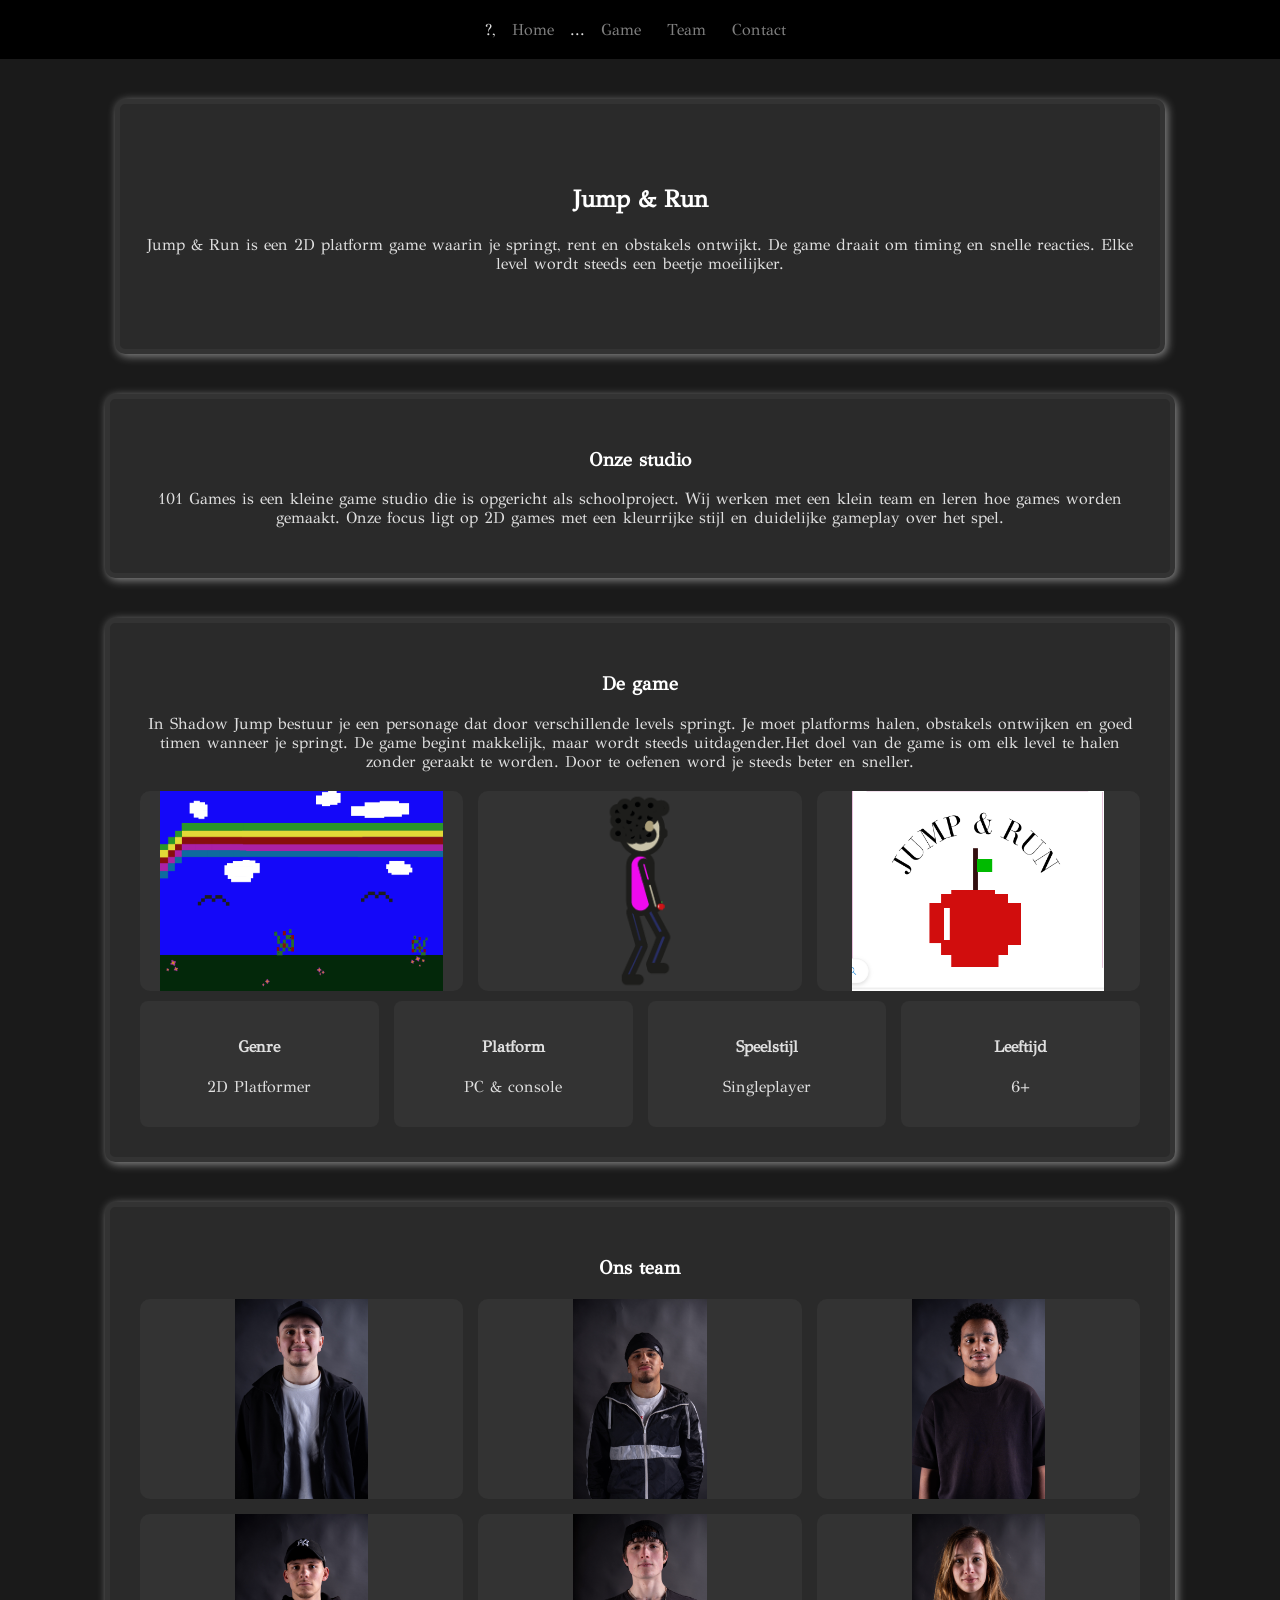
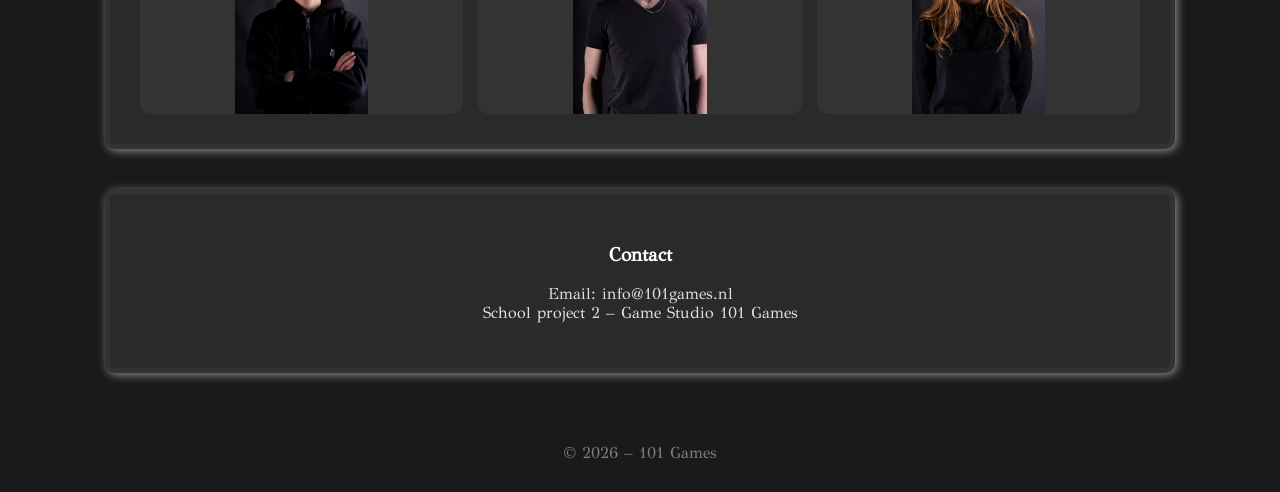
==== Index/index.html @ d09528c2 "website" ====
<!DOCTYPE html>
<html lang="nl">

<head>
    <meta charset="UTF-8">
    <title>101 Games</title>
    <meta name="viewport" content="width=device-width, initial-scale=1.0">

    <link rel="stylesheet" href="style.css">
    <link rel="preconnect" href="https://fonts.googleapis.com">
    <link rel="preconnect" href="https://fonts.gstatic.com" crossorigin>
    <link
        href="https://fonts.googleapis.com/css2?family=GFS+Didot&family=Instrument+Sans:ital,wght@0,400..700;1,400..700&display=swap"
        rel="stylesheet">
</head>

<body>

    <!-- Header -->
    <header>
        <!-- <h1>101 GAMES</h1>/ -->
        <nav>
          ?,  <a href="#studio">Home</a>
           ... <a href="#game">Game</a>
            <a href="#team">Team</a>
            <a href="#contact">Contact</a>
        </nav>
    </header>

    <!-- Intro -->
    <section class="intro">
        <h2>Jump & Run</h2>
        <p>
        <p>
            Jump & Run is een 2D platform game waarin je springt, rent en obstakels ontwijkt.
            De game draait om timing en snelle reacties.
            Elke level wordt steeds een beetje moeilijker.
        </p>

        </p>
    </section>

    <!-- Studio -->
    <section id="studio">
        <h3>Onze studio</h3>
        <p>
        <p>
            101 Games is een kleine game studio die is opgericht als schoolproject.
            Wij werken met een klein team en leren hoe games worden gemaakt.
            Onze focus ligt op 2D games met een kleurrijke stijl en duidelijke gameplay over het spel.
        </p>

        </p>
    </section>

    <!-- Game -->
    <section id="game">
        <h3>De game</h3>
        <p>
            In Shadow Jump bestuur je een personage dat door verschillende levels springt.
            Je moet platforms halen, obstakels ontwijken en goed timen wanneer je springt.
            De game begint makkelijk, maar wordt steeds uitdagender.Het doel van de game is om elk level te halen zonder
            geraakt te worden.
            Door te oefenen word je steeds beter en sneller.
        </p>

        <div class="gallery">
            <img src="../donkere_achtergrond.png" alt="Game">
            <img src="../popptetje2-test-01.png" alt="Character">
            <img src="../logo.png" alt="Logo">
        </div>

        <div class="specs">
            <div>
                <h4>Genre</h4>
                <p>2D Platformer</p>
            </div>
            <div>
                <h4>Platform</h4>
                <p>PC & console</p>
            </div>
            <div>
                <h4>Speelstijl</h4>
                <p>Singleplayer</p>
            </div>
            <div>
                <h4>Leeftijd</h4>
                <p>6+</p>
            </div>
        </div>
    </section>

    <!-- Team -->
    <section id="team">
        <h3>Ons team</h3>

        <div class="gallery">
            <img src="../ka.jpg" alt="Team">
            <img src="../k.jpg" alt="Team">
            <img src="../a.jpg" alt="Team">
            <img src="../d.jpg" alt="Team">
            <img src="../l.jpg" alt="Team">
            <img src="../w.jpg" alt="Team">
        </div>
    </section>

    <!-- Contact -->
    <section id="contact">
        <h3>Contact</h3>
        <p>
            Email: info@101games.nl <br>
            School project 2 – Game Studio 101 Games
        </p>
    </section>

    <!-- Footer -->
    <footer>
        © 2026 – 101 Games
    </footer>

</body>

</html>
---- Index/style.css ----
.gfs-didot-regular {
    font-family: "GFS Didot", serif;
    font-weight: 400;
    font-style: normal;
}

/* Algemene instellingen */
body {
    margin: 0;
    font-family: "GFS Didot", serif;
    background: #1a1a1a;
    color: #e0e0e0;

}

/* Header */
header {
    background: black;
    padding: 20px;
    text-align: center;
    font-family: "GFS Didot", serif;
}

nav a {
    color: gray;
    margin: 0 10px;
    text-decoration: none;
    font-family: "GFS Didot", serif;
}

nav a:hover {
    color: white;
}

/* Intro */
.intro {
    text-align: center;
    padding: 60px 20px;
    background: #2a2a2a;
    box-shadow: 2px 2px 10px rgba(255, 255, 255, 0.5);
    border: 5px solid #333;
    transition: all 0.3s ease;
    font-family: "GFS Didot", serif;

}

.intro:hover {
    box-shadow: 4px 4px 20px rgba(255, 255, 255, 51);
    border-color: #555;

}

/* Sections */
section {
    max-width: 1000px;
    margin: 40px auto;
    padding: 30px;
    background: #2a2a2a;
    border-radius: 10px;
    text-align: center;
    box-shadow: 2px 2px 10px rgba(255, 255, 255, 0.5);
    border: 5px solid #333;
    transition: all 0.3s ease;
    font-family: "GFS Didot", serif;
}

section:hover {
    box-shadow: 4px 4px 20px rgba(255, 255, 255, 0.7);
    border-color: #555;
    transform: translateY(-5px);
}



h2,
h3 {
    color: white;
}

/* Gallery */
.gallery {
    display: grid;
    grid-template-columns: repeat(3, 1fr);
    gap: 15px;
    margin-top: 20px;
    font-family: "GFS Didot", serif;

}

.gallery img {
    width: 100%;
    height: 200px;
    object-fit: contain;
    background: #333;
    border-radius: 10px;
    transition: all 0.3s ease;
    cursor: pointer;

}

.gallery img:hover {
    transform: scale(1.05) translateY(-5px);
    box-shadow: 0 5px 15px rgba(255, 255, 255, 0.3);
}

/* Specs */
.specs {
    display: grid;
    grid-template-columns: repeat(4, 1fr);
    gap: 15px;
    margin-top: 30px font-family: "GFS Didot", serif;
}

.specs div {
    background: #333;
    padding: 15px;
    margin-top: 10px;
    border-radius: 8px;
    transition: all 0.3s ease;
    cursor: pointer;
    font-family: "GFS Didot", serif;
}

.specs div:hover {
    background: #444;
    box-shadow: 0 5px 15px rgba(255, 255, 255, 0.3);
    transform: translateY(-5px);
}

/* Footer */
footer {
    text-align: center;
    padding: 30px;
    color: gray;
    font-family: "GFS Didot", serif;
}
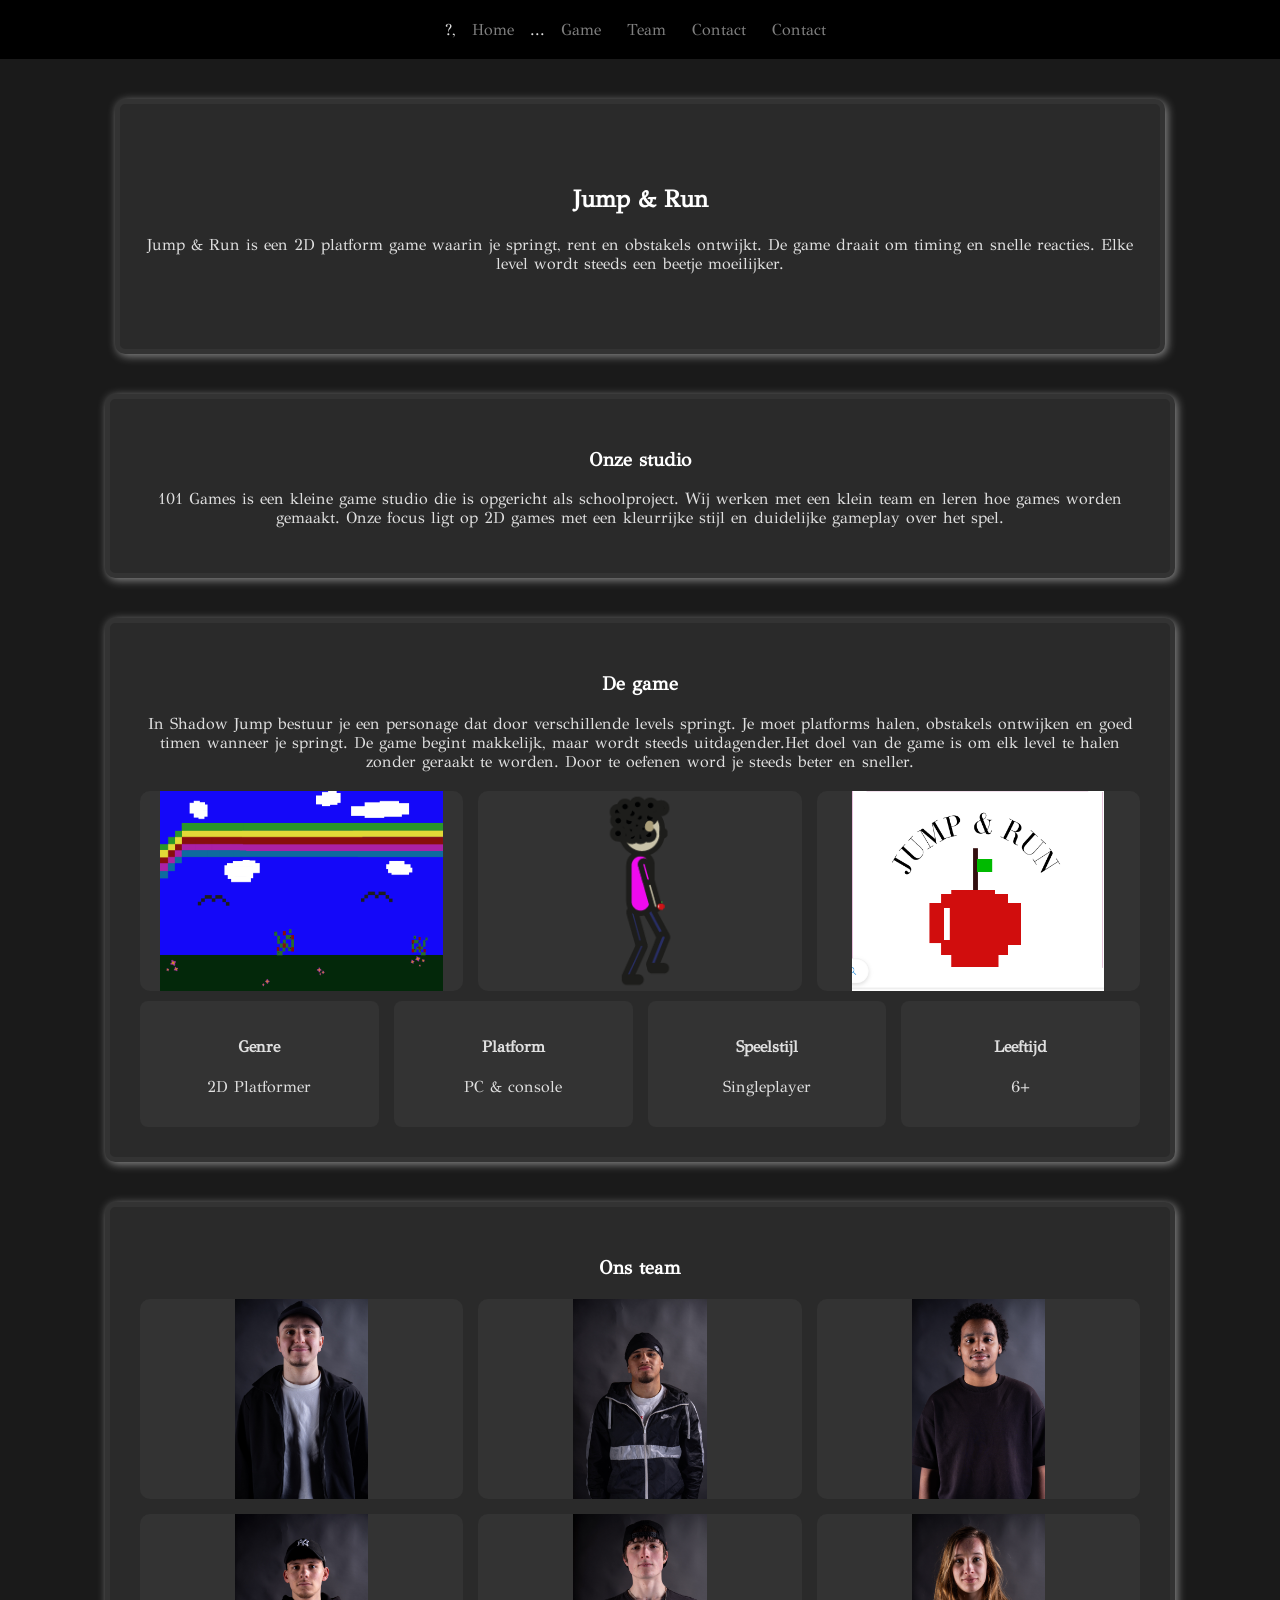
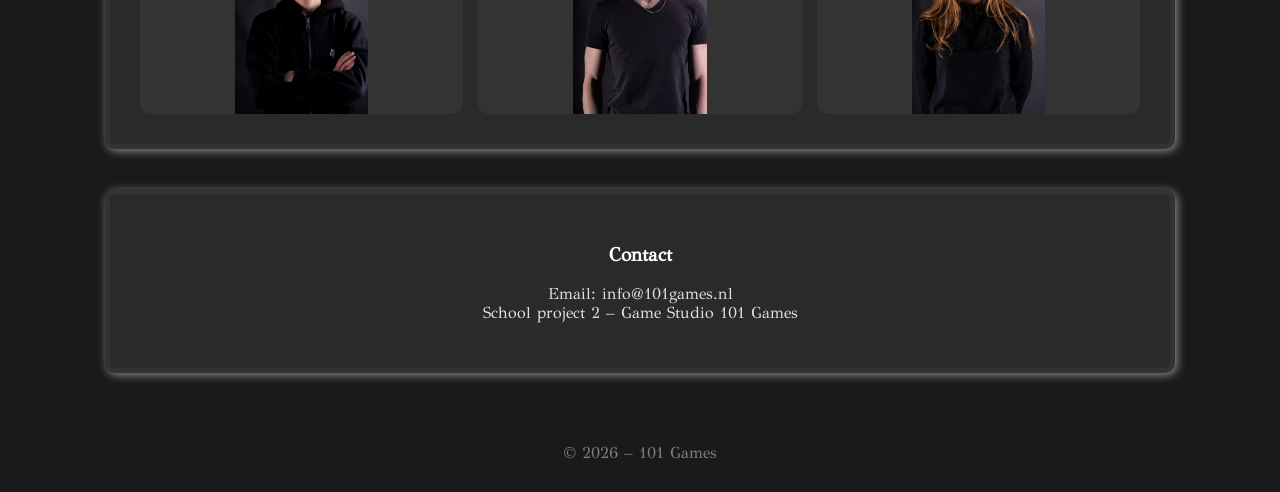
==== commit d66b198f: "oke" ====
--- a/Index/index.html
+++ b/Index/index.html
@@ -23,6 +23,7 @@
           ?,  <a href="#studio">Home</a>
            ... <a href="#game">Game</a>
             <a href="#team">Team</a>
+            <a href="#contact">Contact</a>
             <a href="#contact">Contact</a>
         </nav>
     </header>
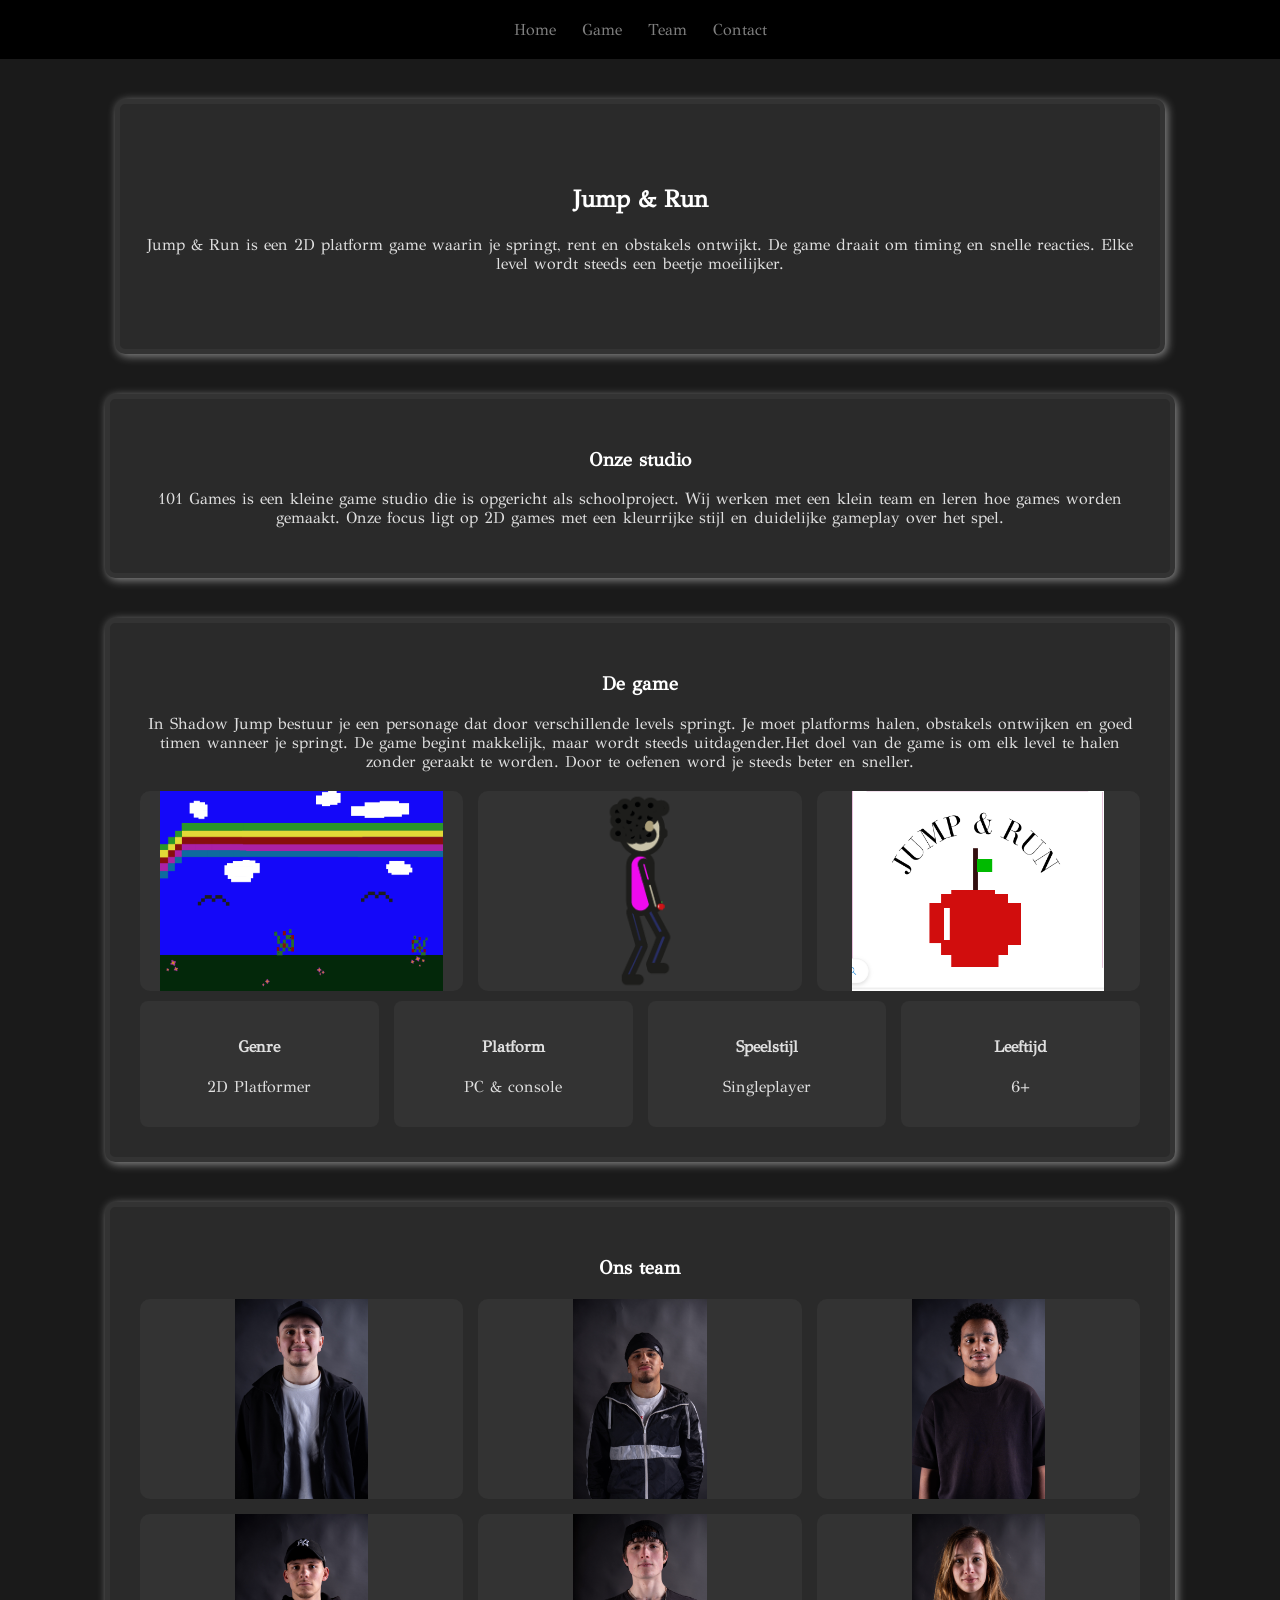
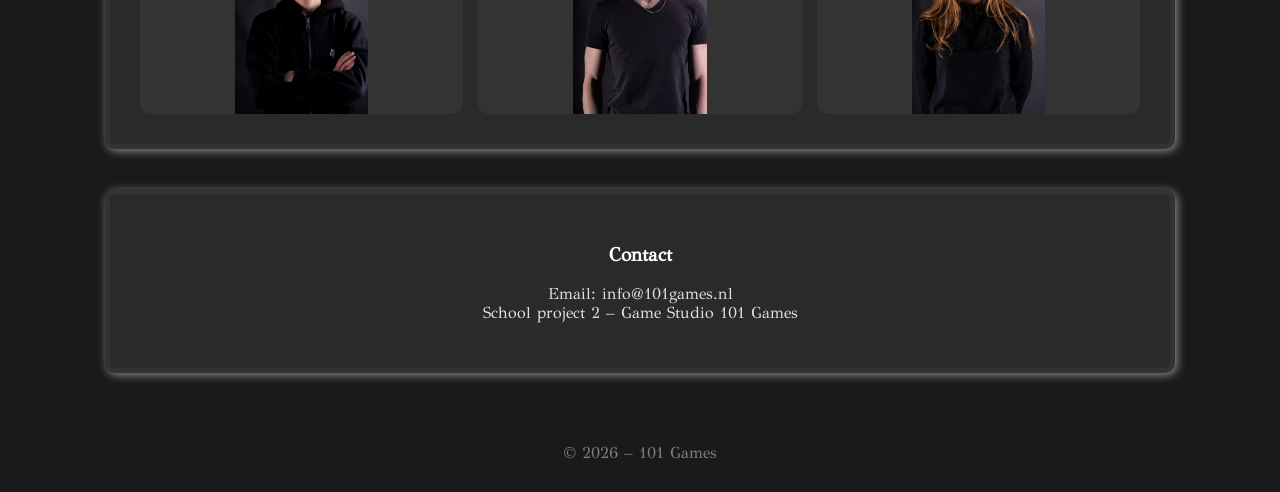
==== commit 889c608d: "commit" ====
--- a/Index/index.html
+++ b/Index/index.html
@@ -20,11 +20,11 @@
     <header>
         <!-- <h1>101 GAMES</h1>/ -->
         <nav>
-          ?,  <a href="#studio">Home</a>
-           ... <a href="#game">Game</a>
+            <a href="#studio">Home</a>
+            <a href="#game">Game</a>
             <a href="#team">Team</a>
             <a href="#contact">Contact</a>
-            <a href="#contact">Contact</a>
+
         </nav>
     </header>
 
